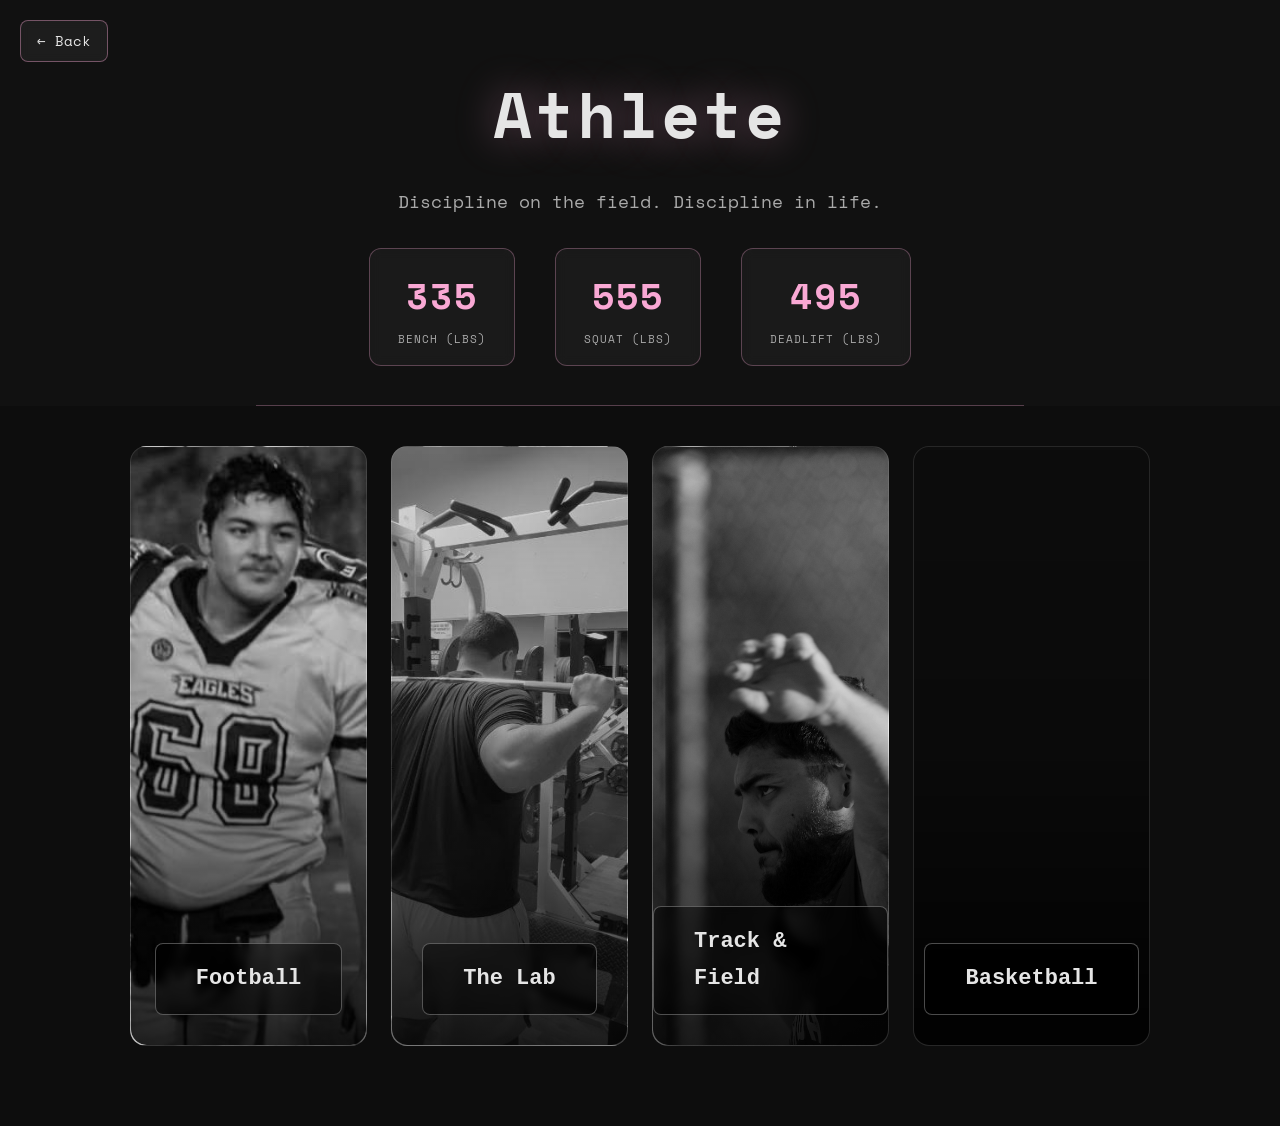
==== athlete.html @ f23e0784 "last touches" ====
<!DOCTYPE html>
<html lang="en">
    <head>
        <meta charset="UTF-8">
        <meta name="viewport" content="width=device-width, initial-scale=1.0">
        <title>Athlete — Baraa Alashi</title>
        <link rel="stylesheet" href="style.css">
        <link rel="stylesheet" href="subpage.css">
    </head>
    <body>
        <a href="index.html" class="back-link">← Back</a>

        <section class="subpage-hero">
            <h1>Athlete</h1>
            <p class="subpage-tagline">Discipline on the field. Discipline in life.</p>
            <div class="athlete-stats">
                <div class="athlete-stat"><span class="stat-number">335</span><span class="stat-label">Bench (lbs)</span></div>
                <div class="athlete-stat"><span class="stat-number">555</span><span class="stat-label">Squat (lbs)</span></div>
                <div class="athlete-stat"><span class="stat-number">495</span><span class="stat-label">Deadlift (lbs)</span></div>
            </div>
        </section>

        <div class="athlete-cards">

            <div class="athlete-card" id="card-football">
                <a class="about-btn">Football</a>
                <div class="athlete-content">
                    <p>Coach may have told their players to go through the A gap, but it didn't matter what gap you went through, even if it was gap Z, I was there.</p>
                </div>
            </div>

            <div class="athlete-card" id="card-lab">
                <a class="about-btn">The Lab</a>
                <div class="athlete-content">
                    <p>I'll let the numbers do the talking here: Bench 335 lbs | Squat 555 lbs | Deadlift 495 Lbs </p>
                </div>
            </div>

            <div class="athlete-card" id="card-track">
                <a class="about-btn">Track & Field</a>
                <div class="athlete-content">
                    <p>My track and field career was very much short-lived, but it taught me so much: perseverance, patience, resilience, discipline, accountability, and the ability to push through discomfort when growth demanded it most.</p>
                </div>
            </div>

            <div class="athlete-card" id="card-basketball">
                <a class="about-btn">Basketball</a>
                <div class="athlete-content">
                    <p>Still new to the game—offensively, I've got a long way to go. But on defense? I treat every possession like a last stand—relentless, disciplined, and impossible to break. I take pride in applying constant pressure, cutting off every option, and making whoever I'm guarding feel like there's nowhere to go.</p>
                </div>
            </div>

        </div>

        <script src="athlete.js"></script>
    </body>
</html>
---- style.css ----
* {
    margin: 0;
    padding: 0;
    box-sizing: border-box;
}

html {
    scroll-behavior: smooth;
    scroll-padding-top: 60px;
}

body {
    background-color: #0d0d0d;
    color: #e5e5e5;
    font-family: 'Space Mono', monospace;
    font-size: 16px;
    overflow-x: hidden;
    line-height: 1.7;
}

header {
    min-height: 100vh;
    display: flex;
    flex-direction: column;
    justify-content: center;
    align-items: center;
    text-align: center;
    position: relative;
    background: linear-gradient(to bottom, rgba(0,0,0,0.85) 0%, rgba(0,0,0,0.6) 100%);
    background-size: cover;
    background-position: center;

}

header h1 {
    font-size: 72px;
    letter-spacing: 6px;
    margin-bottom: 12px;
    text-shadow: 0 0 60px rgba(249, 168, 212, 0.35), 0 0 120px rgba(249, 168, 212, 0.1);
}

header h2 {
    font-size: 16px;
    color: #888888;
    letter-spacing: 3px;
    text-transform: uppercase;
}

header p {
    margin-bottom: 8px;
    font-size: 28px;
    color: #f9a8d4;
    letter-spacing: 1px;
}

nav{
    margin-top: 25px;
    display: flex;
    gap: 15px;
    transition: all 0.4s ease;
    z-index: 1000;
}

nav a {
    -webkit-backdrop-filter: blur(6px);
    backdrop-filter: blur(6px);
    background: rgba(255, 255, 255, 0.06);
    padding: 8px 18px;
    border: 1px solid rgba(249, 168, 212, 0.35);
    border-radius: 10px;
    text-decoration: none;
    color: #e5e5e5;
    font-size: 13px;
    letter-spacing: 1px;
    transition: all 0.3s ease;
}

nav a:hover {
    -webkit-backdrop-filter: blur(10px);
    backdrop-filter: blur(10px);
    border: 1px solid #f9a8d4;
}

section {
    background-color: #111111;
    min-height: 100vh;
    display: flex;
    flex-direction: column;
    justify-content: center;
    align-items: center;
    text-align: center;
    position: relative;
    padding: 30px 0;
}

section::after {
    content: '';
    display: block;
    width: 60%;
    height: 1px;
    background: rgba(249, 168, 212, 0.3);
    position: absolute;
    bottom: 0;
    left: 50%;
    transform: translateX(-50%);
}

section h2 {
    color: #ffffff;
    font-size: 42px;
    letter-spacing: 4px;
    margin-bottom: 16px;
    border-bottom: 1px solid rgba(249, 168, 212, 0.4);
    padding-bottom: 12px;
    display: inline-block;
    text-transform: uppercase;
}

section p {
    max-width: 620px;
    line-height: 1.9;
    font-size: 15px;
    color: #aaaaaa;
}

.projects-list {
    width: 100%;
    max-width: 1100px;
    display: grid;
    grid-template-columns: 1fr 1fr;
    gap: 20px;
    margin-top: 40px;
    margin-bottom: 60px;
}

.project-card {
    -webkit-backdrop-filter: blur(6px);
    backdrop-filter: blur(6px);
    background: rgba(255, 255, 255, 0.02);
    border: 1px solid rgba(249, 168, 212, 0.15);
    border-radius: 14px;
    padding: 28px;
    transition: all 0.4s cubic-bezier(0.4, 0, 0.2, 1);
    text-align: left;
}

.project-card:hover {
    transform: translateY(-6px);
    border: 1px solid rgba(249, 168, 212, 0.7);
    box-shadow: 0 12px 40px rgba(249, 168, 212, 0.12), 0 0 0 1px rgba(249, 168, 212, 0.1);
}

.project-header {
    display: flex;
    flex-direction: column;
    align-items: flex-start;
    margin-bottom: 12px;
    padding-bottom: 12px;
    border-bottom: 1px solid rgba(249, 168, 212, 0.2);
    width: 100%;
}

.project-header h3 {
    font-size: 18px;
    color: #e5e5e5;
}

.tools {
    font-size: 13px;
    color: #f9a8d4;
    letter-spacing: 1px;
}


.contact-links {
    display: flex;
    gap: 15px;
    margin-top: 20px;
}

#contact a {
    -webkit-backdrop-filter: blur(4px);
    backdrop-filter: blur(4px);
    background: rgba(255, 255, 255, 0.05);
    padding: 10px 20px;
    border-radius: 10px;
    border: 1px solid rgba(249, 168, 212, 0.4);
    text-decoration: none;
    color: #e5e5e5;
    display: inline-flex;
    align-items: center;
    transition: all 0.3s ease;
}

#contact a:hover {
    border: 1px solid #f9a8d4;
    -webkit-backdrop-filter: blur(10px);
    backdrop-filter: blur(10px);
}

.github-link {
    -webkit-backdrop-filter: blur(4px);
    backdrop-filter: blur(4px);
    background: rgba(255, 255, 255, 0.05);
    padding: 10px 20px;
    border-radius: 10px;
    border: 1px solid rgba(249, 168, 212, 0.4);
    text-decoration: none;
    color: #e5e5e5;
    display: inline-flex;
    align-items: center;
    gap: 8px;
    transition: all 0.3s ease;
    margin-top:30px;
    margin-bottom: 30px;
}

.github-link:hover {
    border: 1px solid #f9a8d4;
    -webkit-backdrop-filter: blur(10px);
    backdrop-filter: blur(10px);
}

.github-link img {
    width: 20px;
    height: 20px;
}

nav.scrolled {
    position: fixed;
    top: 0;
    left: 0;
    right: 0;
    padding: 10px 20px;
    background: rgba(15, 15, 15, 0.85);
    -webkit-backdrop-filter: blur(10px);
    backdrop-filter: blur(10px);
    justify-content: flex-start;
    z-index: 1000;
    transform: none;
    margin-top: 0;
    box-shadow: 0 2px 20px rgba(249, 168, 212, 0.15);
}

.languages {
    display: flex;
    gap: 10px;
    margin-top: 15px;
    margin-bottom: 20px;
}

.lang-tag {
    background: rgba(255, 255, 255, 0.05);
    -webkit-backdrop-filter: blur(4px);
    backdrop-filter: blur(4px);
    border: 1px solid rgba(249, 168, 212, 0.4);
    border-radius: 8px;
    padding: 6px 14px;
    font-size: 13px;
    color: #e5e5e5;
    letter-spacing: 1px;
    pointer-events: none;
}

.about-cards {
    display: flex;
    gap: 20px;
    margin-top: 40px;
    width: 100%;
    max-width: 1500px;
    padding: 0 60px 30px 60px;
    box-sizing: border-box;
}

.about-card {
    flex: 1;
    height: 700px;
    border-radius: 16px;
    border: 1px solid rgba(249, 168, 212, 0.15);
    background: rgba(255, 255, 255, 0.03);
    display: flex;
    justify-content: center;
    align-items: flex-start;
    padding-top: 30px;
    transition: all 0.5s cubic-bezier(0.4, 0, 0.2, 1);
    overflow: hidden;
    position: relative;
}

.about-card::after {
    content: '';
    position: absolute;
    inset: 0;
    background: linear-gradient(to bottom, rgba(0,0,0,0.3) 0%, rgba(0,0,0,0.1) 40%, rgba(0,0,0,0.6) 100%);
    border-radius: 16px;
    pointer-events: none;
}

.about-card .about-btn {
    position: relative;
    z-index: 1;
}

.about-card:hover {
    border: 1px solid rgba(249, 168, 212, 0.6);
    box-shadow: 0 0 30px rgba(249, 168, 212, 0.1);
    transform: translateY(-4px);
}

#card-tech {
    background-image: url('wizard.png');
    background-size: cover;
    background-position: center 5%;
    filter: grayscale(100%);
    transition: filter 0.5s ease;
}

#card-tech:hover {
    filter: grayscale(0%);
}

#card-athlete {
    background-image: url('ball.jpeg');
    background-size: cover;
    background-position: center;
    filter: grayscale(100%);
    transition: filter 0.5s ease;
}

#card-athlete:hover {
    filter: grayscale(0%);
}

.about-btn {
    background: rgba(0, 0, 0, 0.49);
    color: #e5e5e5;
    border: 1px solid rgba(249, 168, 212, 0.4);
    padding: 16px 40px;
    border-radius: 8px;
    font-family: monospace;
    font-size: 22px;
    font-weight: bold;
    cursor: pointer;
    -webkit-backdrop-filter: blur(4px);
    backdrop-filter: blur(4px);
    transition: all 0.3s ease;
}

.about-btn:hover {
    border: 1px solid #f9a8d4;
    -webkit-backdrop-filter: blur(10px);
    backdrop-filter: blur(10px);
}

#back-to-top {
    position: fixed;
    bottom: 30px;
    left: 30px;
    background: rgba(255, 255, 255, 0.05);
    color: #e5e5e5;
    border: 1px solid rgba(249, 168, 212, 0.4);
    padding: 10px 16px;
    border-radius: 10px;
    cursor: pointer;
    font-family: monospace;
    -webkit-backdrop-filter: blur(4px);
    backdrop-filter: blur(4px);
    transition: all 0.3s ease;
    opacity: 0;
    pointer-events: none;
    font-size: 18px;
}

#back-to-top.visible {
    opacity: 1;
    pointer-events: auto;
}

#back-to-top:hover {
    border: 1px solid #f9a8d4;
    -webkit-backdrop-filter: blur(10px);
    backdrop-filter: blur(10px);
}

header::before {
    content: '';
    position: absolute;
    inset: 0;
    background: url('loner.avif');
    background-size: cover;
    background-position: center;
    filter: blur(4px) grayscale(100%);
    z-index: 0;
    opacity: 0.4;
}

header::after {
    content: '';
    display: block;
    width: 60%;
    height: 1px;
    background: rgba(249, 168, 212, 0.3);
    position: absolute;
    bottom: 0;
    left: 50%;
    transform: translateX(-50%);
}


#hamburger {
    display: none;
}

.timeline {
    position: relative;
    max-width: 900px;
    width: 100%;
    margin-top: 40px;
}

.timeline::before {
    content: '';
    position: absolute;
    left: 50%;
    top: 0;
    bottom: 0;
    width: 1px;
    background: linear-gradient(to bottom, transparent, rgba(249, 168, 212, 0.5), transparent);
    transform: translateX(-50%);
}

.timeline-item{
    display: flex;
    justify-content: flex-end;
    padding-right: calc(50% + 30px);
    margin-bottom: 40px;
    position: relative;
}

.timeline-item:nth-child(even) {
    justify-content: flex-start;
    padding-right: 0;
    padding-left: calc(50% + 30px);
}

.timeline-content {
    background: rgba(255, 255, 255, 0.03);
    border: 1px solid rgba(249, 168, 212, 0.2);
    border-radius: 6px;
    padding: 20px;
    max-width: 380px;
    width: 100%;
    transition: all 0.3s ease;
    -webkit-backdrop-filter: blur(4px);
    backdrop-filter: blur(4px);
}

.timeline-content:hover {
    border: 1px solid #f9a8d4;
    background: rgba(249, 168, 212, 0.05);
    -webkit-backdrop-filter: blur(4px);
    backdrop-filter: blur(4px);
}

.date {
    color: #f9a8d4;
    font-size: 14px;
    letter-spacing: 1px;
    display: block;
    margin-bottom: 8px;
}

.timeline-content h3 {
    font-size: 18px;
    margin: 0 0 10px 0;
    color: #e5e5e5;
    border-bottom: 1px solid rgba(249, 168, 212, 0.2);
    padding-bottom: 8px;
    margin-bottom: 8px;
}

.timeline-item::before {
    content: '';
    position: absolute;
    left: 50%;
    top: 20px;
    width: 10px;
    height: 10px;
    background: #f9a8d4;
    border-radius: 50%;
    transform: translateX(-50%);
    box-shadow: 0 0 12px rgba(249, 168, 212, 0.8), 0 0 24px rgba(249, 168, 212, 0.4);
}

@media (max-width: 768px) {

    body {
        font-size: 14px;
    }

    header h1 {
        font-size: 38px;
        letter-spacing: 3px;
        word-break: break-word;
    }

    header p {
        font-size: 22px;
    }

    header h2 {
        font-size: 13px;
        letter-spacing: 2px;
    }

    section h2 {
        font-size: 28px;
        letter-spacing: 3px;
    }

    section, header {
        padding: 30px 20px;
    }

    section p {
        padding: 0 10px;
        font-size: 14px;
    }

    header h1, header p, header h2 {
        padding: 0 15px;
    }

    .project-card {
        opacity: 1;
    }

    .projects-list {
        grid-template-columns: 1fr;
        padding: 0 15px;
    }

    .project-header {
        align-items: flex-start;
        text-align: left;
    }

    .project-card p {
        font-size: 13px;
    }

    .contact-links {
        flex-direction: column;
        align-items: center;
    }

    .contact-links img {
        width: 20px;
        height: 20px;
        margin-right: 10px;
    }

    .timeline::before {
        left: 10px;
    }

    .timeline-item {
        padding-right: 0;
        padding-left: 30px;
        justify-content: flex-start;
    }

    .timeline-item:nth-child(even) {
        padding-left: 30px;
    }

    .timeline-item::before {
        left: 10px;
    }

    .timeline-content p {
        font-size: 13px;
    }

    nav {
        display: none;
    }

    #hamburger {
        display: block;
        position: fixed;
        top: 15px;
        left: 15px;
        z-index: 2000;
        background: rgba(255, 255, 255, 0.05);
        color: #e5e5e5;
        border: 1px solid rgba(249, 168, 212, 0.4);
        padding: 8px 12px;
        border-radius: 10px;
        font-size: 20px;
        cursor: pointer;
        -webkit-backdrop-filter: blur(4px);
        backdrop-filter: blur(4px);
    }

    #sidebar {
        position: fixed;
        top: 0;
        left: -100%;
        width: 250px;
        height: 100%;
        background: rgba(13, 13, 13, 0.97);
        -webkit-backdrop-filter: blur(10px);
        backdrop-filter: blur(10px);
        display: flex;
        flex-direction: column;
        padding: 80px 20px 20px;
        gap: 20px;
        z-index: 1500;
        transition: left 0.3s ease;
        border-right: 1px solid rgba(249, 168, 212, 0.2);
        overflow: hidden;
    }

    #sidebar.open {
        left: 0;
    }

    #sidebar a {
        color: #e5e5e5;
        text-decoration: none;
        font-size: 16px;
        letter-spacing: 1px;
        border-bottom: 1px solid rgba(249, 168, 212, 0.15);
        padding-bottom: 12px;
        font-family: 'Space Mono', monospace;
    }

    .about-cards {
        flex-direction: column;
        padding: 0 20px 30px 20px;
    }

    .about-card {
        height: unset;
        min-height: 350px;
        max-width: 100%;
        justify-content: center;
        align-items: center;
        padding-top: 0;
        background-size: cover;
    }

    .github-link {
        font-size: 13px;
    }
    
    header h1, header p, header h2 {
        padding: 0 15px;
    }

    .about-cards {
        flex-direction: column;
        padding: 0 20px 30px 20px;
    }

    .about-card {
        height: unset;
        min-height: 400px;
        max-width: 100%;
        justify-content: center;
        align-items: center;
        padding-top: 0;
        background-size: cover;
    }

}

#sidebar {
    display: none;
}

@media (max-width: 768px) {
    #sidebar {
        display: flex;
    }
}


.hero-content {
    position: relative;
    z-index: 1;
    text-align: center;
    display: flex;
    flex-direction: column;
    align-items: center;
}

.contact-links img {
    width: 20px;
    height: 20px;
    max-width: 20px;
    margin-right: 10px;
    vertical-align: middle;
}

#card-artist {
    background-image: url(arts.png);
    background-color: #ffffff;
    background-size: 100%;
    background-repeat: no-repeat;
    background-position: center;
    filter: grayscale(100%);
    transition: filter 0.5s ease;
}

#card-artist:hover {
    filter: grayscale(0%);
}
---- subpage.css ----
@import url('https://fonts.googleapis.com/css2?family=Space+Mono:wght@400;700&display=swap');

* { font-family: 'Space Mono', monospace; }

.back-link {
    position: fixed;
    top: 20px;
    left: 20px;
    background: rgba(255, 255, 255, 0.05);
    -webkit-backdrop-filter: blur(4px);
    backdrop-filter: blur(4px);
    border: 1px solid rgba(249, 168, 212, 0.4);
    border-radius: 8px;
    padding: 8px 16px;
    color: #e5e5e5;
    text-decoration: none;
    font-size: 14px;
    z-index: 1000;
    transition: all 0.3s ease;
}

.back-link:hover {
    border: 1px solid #f9a8d4;
    -webkit-backdrop-filter: blur(10px);
    backdrop-filter: blur(10px);
}

.subpage-hero {
    min-height: 40vh;
    display: flex;
    flex-direction: column;
    justify-content: center;
    align-items: center;
    text-align: center;
    padding: 60px 20px 40px;
    opacity: 1;
    filter: none;
}

.subpage-hero h1 {
    font-size: 64px;
    letter-spacing: 3px;
    text-shadow: 0 0 40px rgba(249, 168, 212, 0.4);
}

.subpage-tagline {
    color: #aaaaaa;
    font-size: 18px;
    margin-top: 15px;
}

.subpage-tagline-tools {
    color: rgba(249, 168, 212, 0.6);
    font-size: 14px;
    margin-top: 10px;
    letter-spacing: 1px;
}

.subpage-section {
    max-width: 800px;
    margin: 0 auto;
    padding: 40px 20px;
    opacity: 1;
    filter: none;
}

.subpage-section h2 {
    color: #e5e5e5;
    font-size: 26px;
    border-bottom: 1px solid rgba(249, 168, 212, 0.3);
    padding-bottom: 10px;
    display: inline-block;
    margin-bottom: 20px;
}

.skills-grid {
    display: grid;
    grid-template-columns: 1fr 1fr;
    gap: 24px;
    max-width: 1100px;
    margin: 0 auto;
    padding: 40px 40px 80px;
}

.skill-card {
    background: rgba(255, 255, 255, 0.03);
    -webkit-backdrop-filter: blur(4px);
    backdrop-filter: blur(4px);
    border: 1px solid rgba(249, 168, 212, 0.2);
    border-radius: 12px;
    padding: 30px;
    transition: border 0.3s ease;
}

.skill-card:hover {
    border: 1px solid rgba(249, 168, 212, 0.6);
}

.skill-card h2 {
    color: #e5e5e5;
    font-size: 18px;
    border-bottom: 1px solid rgba(249, 168, 212, 0.3);
    padding-bottom: 10px;
    margin-bottom: 20px;
}

.athlete-stats {
    display: flex;
    gap: 40px;
    margin-top: 30px;
    justify-content: center;
}

.athlete-stat {
    display: flex;
    flex-direction: column;
    align-items: center;
    background: rgba(255, 255, 255, 0.04);
    -webkit-backdrop-filter: blur(6px);
    backdrop-filter: blur(6px);
    border: 1px solid rgba(249, 168, 212, 0.3);
    border-radius: 12px;
    padding: 16px 28px;
}

.stat-number {
    font-size: 36px;
    font-weight: bold;
    color: #f9a8d4;
    letter-spacing: 2px;
}

.stat-label {
    font-size: 11px;
    color: #aaaaaa;
    letter-spacing: 1px;
    margin-top: 4px;
    text-transform: uppercase;
}

.athlete-cards {
    display: flex;
    flex-wrap: nowrap;
    gap: 24px;
    max-width: 1100px;
    margin: 0 auto;
    padding: 40px 40px 80px;
}

.athlete-card {
    flex: 1;
    height: 600px;
    background-size: cover;
    background-position: center;
    border-radius: 16px;
    border: 1px solid rgba(249, 168, 212, 0.15);
    display: flex;
    flex-direction: column;
    align-items: center;
    justify-content: flex-end;
    padding-bottom: 30px;
    filter: grayscale(100%);
    transition: flex 0.6s cubic-bezier(0.4, 0, 0.2, 1), filter 0.5s ease, border 0.3s ease, box-shadow 0.3s ease;
    cursor: pointer;
    overflow: hidden;
    position: relative;
}

.athlete-card::before {
    content: '';
    position: absolute;
    inset: 0;
    background: linear-gradient(to top, rgba(0,0,0,0.85) 0%, rgba(0,0,0,0.2) 50%, transparent 100%);
    border-radius: 16px;
    z-index: 0;
}

.athlete-card .about-btn,
.athlete-card .athlete-content {
    position: relative;
    z-index: 1;
}

.athlete-card:hover {
    filter: grayscale(0%);
    border: 1px solid rgba(249, 168, 212, 0.5);
}

.athlete-card.active {
    flex: 4;
    filter: grayscale(0%);
    border: 1px solid #f9a8d4;
    box-shadow: 0 0 30px rgba(249, 168, 212, 0.2);
}

.athlete-cards.has-active .athlete-card:not(.active) .about-btn {
    font-size: 11px;
    padding: 6px 10px;
}

.athlete-content {
    opacity: 0;
    max-height: 0;
    overflow: hidden;
    transition: opacity 0.5s ease 0.3s, max-height 0.5s ease;
    padding: 0 24px;
    text-align: center;
    color: #e5e5e5;
    font-size: 14px;
    line-height: 1.8;
    width: 100%;
}

.athlete-content p {
    background: rgba(0, 0, 0, 0.55);
    -webkit-backdrop-filter: blur(10px);
    backdrop-filter: blur(10px);
    border: 1px solid rgba(249, 168, 212, 0.25);
    border-radius: 10px;
    padding: 18px 22px;
    font-style: italic;
}

.athlete-card.active .athlete-content {
    opacity: 1;
    max-height: 300px;
    margin-top: 16px;
}

#card-football {
    background-image: url('fb.jpeg');
}

#card-lab {
    background-image: url('gim.jpg');
}

#card-basketball {
    background-image: url('ball.jpeg');
}

#card-track {
    background-image: url('tf.jpeg');
}

@media (max-width: 768px) {
    .athlete-cards {
        flex-direction: column;
        padding: 20px 20px 60px;
    }

    .athlete-card {
        width: 100%;
        height: 300px;
    }
}

@media (max-width: 768px) {
    .skills-grid {
        grid-template-columns: 1fr;
        padding: 20px 20px 60px;
    }
}

.skill-list {
    display: flex;
    flex-direction: column;
    gap: 16px;
    width: 100%;
}

.skill-item {
    width: 100%;
}

.skill-label {
    display: flex;
    justify-content: space-between;
    font-size: 14px;
    color: #e5e5e5;
    margin-bottom: 6px;
}

.skill-bar {
    width: 100%;
    height: 8px;
    background: rgba(255, 255, 255, 0.05);
    border-radius: 4px;
    border: 1px solid rgba(249, 168, 212, 0.2);
    overflow: hidden;
}

.skill-fill {
    height: 100%;
    background: linear-gradient(to right, #f9a8d4, #a855f7);
    border-radius: 4px;
    transition: width 1s ease;
}
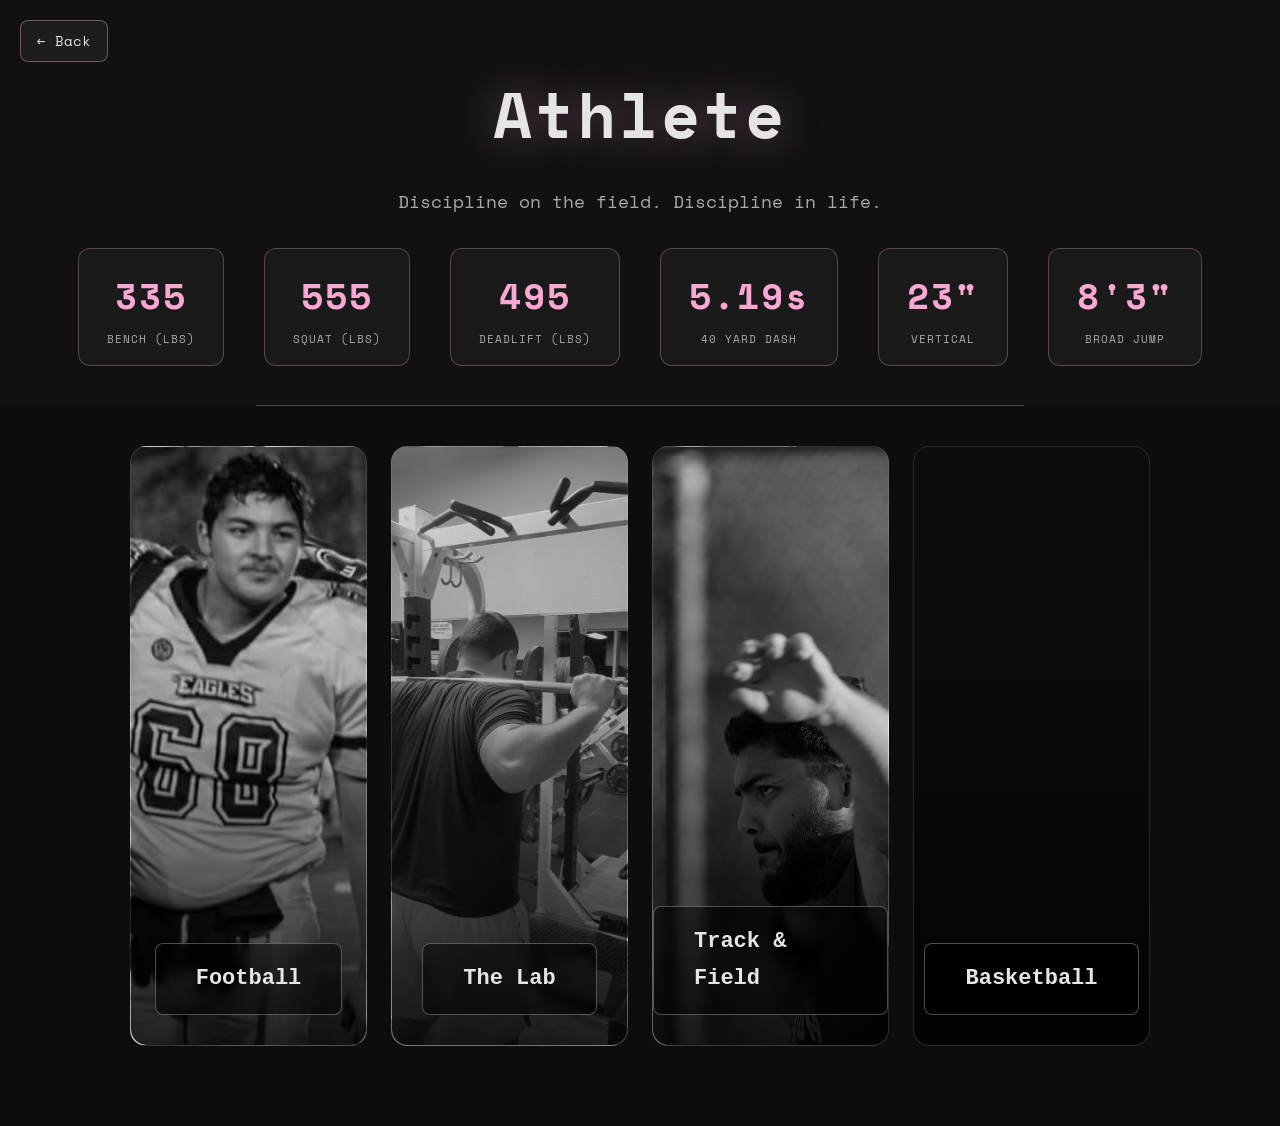
==== commit dbf2de3f: "optimized new content for mobile" ====
--- a/athlete.html
+++ b/athlete.html
@@ -17,6 +17,9 @@
                 <div class="athlete-stat"><span class="stat-number">335</span><span class="stat-label">Bench (lbs)</span></div>
                 <div class="athlete-stat"><span class="stat-number">555</span><span class="stat-label">Squat (lbs)</span></div>
                 <div class="athlete-stat"><span class="stat-number">495</span><span class="stat-label">Deadlift (lbs)</span></div>
+                <div class="athlete-stat"><span class="stat-number">5.19s</span><span class="stat-label">40 Yard Dash</span></div>
+                <div class="athlete-stat"><span class="stat-number">23"</span><span class="stat-label">Vertical</span></div>
+                <div class="athlete-stat"><span class="stat-number">8'3"</span><span class="stat-label">Broad Jump</span></div>
             </div>
         </section>
 
--- a/subpage.css
+++ b/subpage.css
@@ -253,6 +253,36 @@
         width: 100%;
         height: 300px;
     }
+
+    .athlete-stats {
+        flex-direction: column;
+        gap: 10px;
+        align-items: stretch;
+        width: 100%;
+    }
+
+    .athlete-stat {
+        flex-direction: row;
+        justify-content: space-between;
+        align-items: center;
+        padding: 10px 20px;
+        border-radius: 8px;
+        width: 100%;
+        box-sizing: border-box;
+    }
+
+    .stat-number {
+        font-size: 22px;
+        letter-spacing: 1px;
+    }
+
+    .stat-label {
+        font-size: 11px;
+        margin-top: 0;
+        text-align: right;
+        text-transform: uppercase;
+        letter-spacing: 1px;
+    }
 }
 
 @media (max-width: 768px) {
